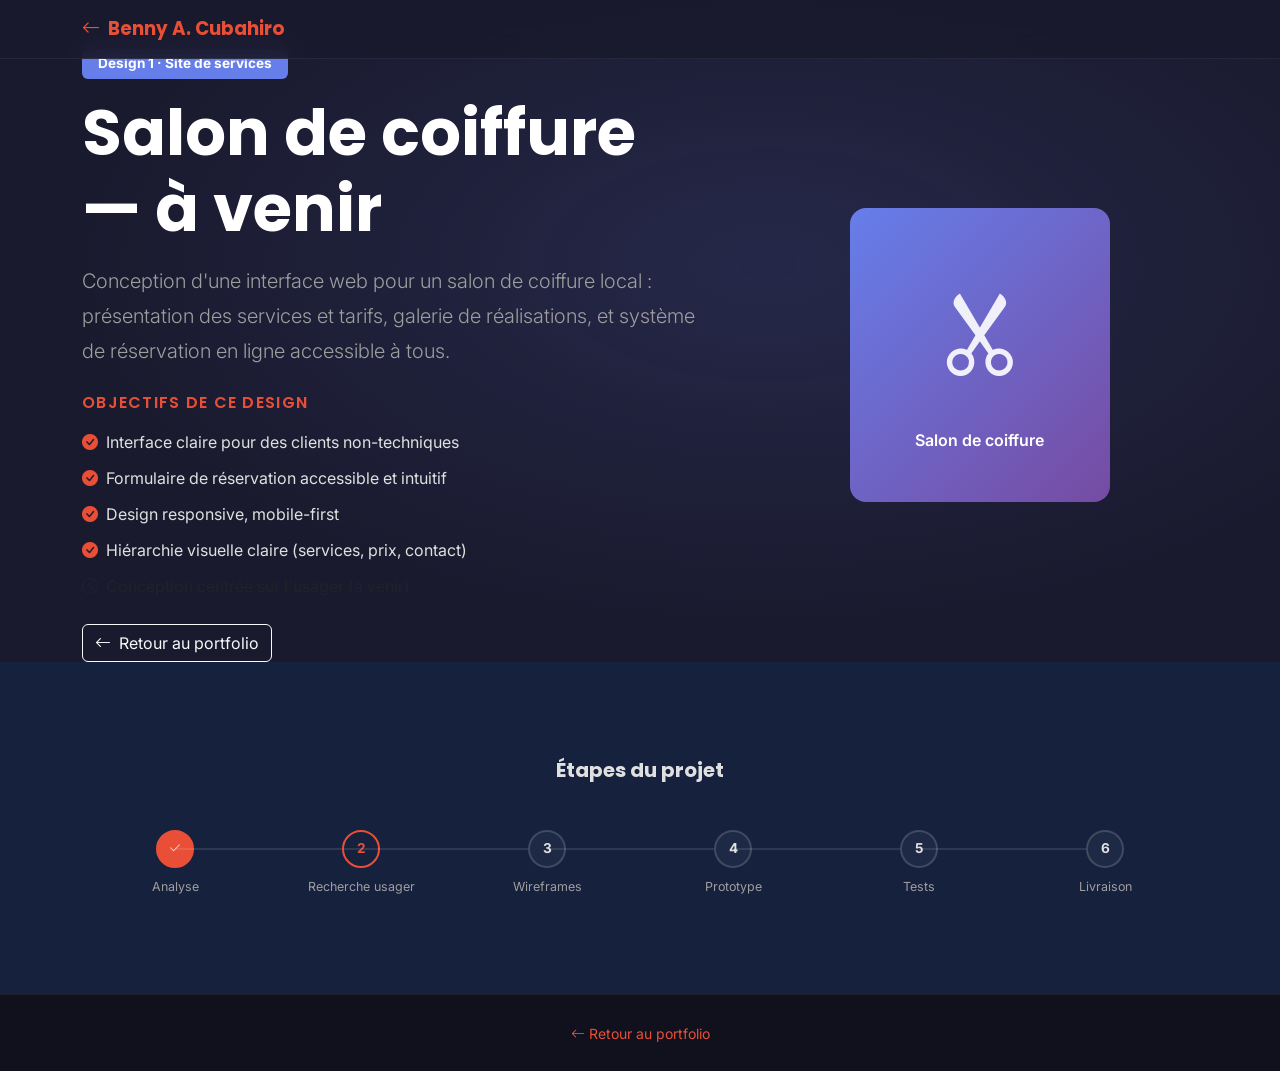
==== pages/projet1.html @ 0629410d "Initial portfolio SEG3525 – Devoir 1 Portfolio page d'accueil de Benny Aubelin Cubahiro. - Section À" ====
<!DOCTYPE html>
<html lang="fr">
<head>
  <meta charset="UTF-8" />
  <meta name="viewport" content="width=device-width, initial-scale=1" />
  <title>Design 1 – Salon de coiffure | Portfolio Benny Aubelin Cubahiro</title>
  <link href="https://cdn.jsdelivr.net/npm/bootstrap@5.3.3/dist/css/bootstrap.min.css" rel="stylesheet" />
  <link rel="stylesheet" href="https://cdn.jsdelivr.net/npm/bootstrap-icons@1.11.3/font/bootstrap-icons.min.css" />
  <link rel="preconnect" href="https://fonts.googleapis.com" />
  <link rel="preconnect" href="https://fonts.gstatic.com" crossorigin />
  <link href="https://fonts.googleapis.com/css2?family=Poppins:wght@400;600;700&family=Inter:wght@300;400;500&display=swap" rel="stylesheet" />
  <link rel="stylesheet" href="../css/style.css" />
  <style>
    .coming-hero {
      min-height: 65vh;
      display: flex;
      align-items: center;
      background: radial-gradient(ellipse at 60% 40%, rgba(102,126,234,.14) 0%, transparent 65%), var(--color-dark);
    }
    .timeline { display: flex; gap: 0; }
    .t-step { flex: 1; text-align: center; position: relative; }
    .t-step::after {
      content: '';
      position: absolute;
      top: 18px; left: 50%;
      width: 100%; height: 2px;
      background: rgba(255,255,255,.1);
    }
    .t-step:last-child::after { display: none; }
    .t-dot {
      width: 38px; height: 38px; border-radius: 50%;
      background: #1e2a45;
      border: 2px solid rgba(255,255,255,.15);
      display: flex; align-items: center; justify-content: center;
      margin: 0 auto .5rem; font-weight: 700; font-size: .85rem;
      transition: all .3s;
    }
    .t-dot.done    { background: #E94F37; border-color: #E94F37; }
    .t-dot.current { background: transparent; border-color: #E94F37; color: #E94F37; }
    .t-label { font-size: .78rem; color: var(--color-text-muted); }
  </style>
</head>
<body>

  <nav class="navbar navbar-expand-lg fixed-top" id="main-nav">
    <div class="container">
      <a class="navbar-brand fw-bold" href="../index.html">
        <i class="bi bi-arrow-left me-2"></i>Benny A. Cubahiro
      </a>
    </div>
  </nav>

  <!-- Héro -->
  <section class="coming-hero pt-5">
    <div class="container">
      <div class="row align-items-center g-5">

        <div class="col-lg-7">
          <span class="badge px-3 py-2 mb-3" style="background:#667eea; font-size:.85rem;">
            Design 1 · Site de services
          </span>
          <h1 class="fw-bold mb-3">Salon de coiffure<br>— à venir</h1>
          <p class="lead mb-4" style="color:var(--color-text-muted);">
            Conception d'une interface web pour un salon de coiffure local :
            présentation des services et tarifs, galerie de réalisations, et
            système de réservation en ligne accessible à tous.
          </p>

          <h2 class="h6 fw-semibold text-primary text-uppercase letter-spacing mb-3">Objectifs de ce design</h2>
          <ul class="list-unstyled mb-4">
            <li class="mb-2"><i class="bi bi-check-circle-fill text-primary me-2"></i>Interface claire pour des clients non-techniques</li>
            <li class="mb-2"><i class="bi bi-check-circle-fill text-primary me-2"></i>Formulaire de réservation accessible et intuitif</li>
            <li class="mb-2"><i class="bi bi-check-circle-fill text-primary me-2"></i>Design responsive, mobile-first</li>
            <li class="mb-2"><i class="bi bi-check-circle-fill text-primary me-2"></i>Hiérarchie visuelle claire (services, prix, contact)</li>
            <li class="mb-2 text-muted"><i class="bi bi-clock me-2"></i>Conception centrée sur l'usager (à venir)</li>
          </ul>

          <a href="../index.html#cases" class="btn btn-outline-light">
            <i class="bi bi-arrow-left me-2"></i>Retour au portfolio
          </a>
        </div>

        <div class="col-lg-5 text-center">
          <div class="d-inline-flex align-items-center justify-content-center rounded-4 p-5"
               style="background:linear-gradient(135deg,#667eea,#764ba2);min-width:260px;min-height:260px;">
            <div>
              <i class="bi bi-scissors" style="font-size:5.5rem;color:rgba(255,255,255,.9);"></i>
              <p class="mt-3 text-white fw-semibold mb-0">Salon de coiffure</p>
            </div>
          </div>
        </div>

      </div>
    </div>
  </section>

  <!-- Timeline -->
  <section class="py-section bg-section-alt">
    <div class="container">
      <h2 class="h5 fw-bold text-center mb-5">Étapes du projet</h2>
      <div class="timeline">
        <div class="t-step"><div class="t-dot done"><i class="bi bi-check2"></i></div><div class="t-label">Analyse</div></div>
        <div class="t-step"><div class="t-dot current">2</div><div class="t-label">Recherche usager</div></div>
        <div class="t-step"><div class="t-dot">3</div><div class="t-label">Wireframes</div></div>
        <div class="t-step"><div class="t-dot">4</div><div class="t-label">Prototype</div></div>
        <div class="t-step"><div class="t-dot">5</div><div class="t-label">Tests</div></div>
        <div class="t-step"><div class="t-dot">6</div><div class="t-label">Livraison</div></div>
      </div>
    </div>
  </section>

  <footer class="py-4">
    <div class="container text-center">
      <a href="../index.html" class="text-primary small">
        <i class="bi bi-arrow-left me-1"></i>Retour au portfolio
      </a>
    </div>
  </footer>

  <script src="https://cdn.jsdelivr.net/npm/bootstrap@5.3.3/dist/js/bootstrap.bundle.min.js"></script>
  <script>
    const nav = document.getElementById('main-nav');
    window.addEventListener('scroll', () => nav.classList.toggle('scrolled', scrollY > 50), { passive: true });
  </script>
</body>
</html>
---- css/style.css ----
/*
  SEG3525 – Devoir 1 · Portfolio de Benny Aubelin Cubahiro
  CSS personnalisé — complète Bootstrap 5
  ─────────────────────────────────────────────────────────────────
  PRINCIPES DE COMMUNICATION VISUELLE APPLIQUÉS :
  ① Échelle      : H1 (4rem) → H2 (2.5rem) → H3 (1.5rem) → body (1rem)
                   stat-number (2.5rem) vs stat-label (0.85rem)
  ② Hiérarchie   : Hero > À propos > Comment je travaille > Projets
                   Dans chaque section : titre > sous-titre > corps > CTA
  ③ Équilibre    : Hero 7/12–5/12 (asymétrique), About 8/12–4/12,
                   Work 3×1/3 (symétrique), Cases 4×1/4 (grille)
  ④ Contraste    : fond #1A1A2E + texte #E0E0E0 + accent #E94F37
                   Ratio de contraste text/fond ≈ 10:1 (WCAG AAA)
*/

/* ════════════════════════════════════════════════════════════════
   1. VARIABLES DE THÈME
════════════════════════════════════════════════════════════════ */
:root {
  /* Palette – 5 couleurs max (principe de communication visuelle) */
  --color-primary:      #E94F37;   /* Rouge-orange : accent, CTA, icônes  */
  --color-primary-dark: #c0392b;   /* Survol primaire                     */
  --color-dark:         #1A1A2E;   /* Fond général – navy profond         */
  --color-dark-alt:     #16213E;   /* Fond sections alternées             */
  --color-card:         #0F3460;   /* Fond des cartes                     */

  /* Texte */
  --color-text:         #E0E0E0;   /* Corps de texte principal            */
  --color-text-muted:   #9E9E9E;   /* Texte secondaire / légendes         */
  --color-heading:      #FFFFFF;   /* Titres h1–h4                        */

  /* Typographie */
  --font-heading: 'Poppins', sans-serif;
  --font-body:    'Inter', sans-serif;
  --font-size-base: 1rem;
  --line-height:    1.75;

  /* Espacements */
  --section-padding: 6rem 0;

  /* Arrondi */
  --border-radius-card: 1rem;
  --border-radius-btn:  0.5rem;

  /* Ombres */
  --shadow-card:  0 8px 32px rgba(0, 0, 0, 0.35);
  --shadow-hover: 0 16px 48px rgba(233, 79, 55, 0.22);

  /* Transition globale */
  --transition: all 0.3s ease;
}


/* ════════════════════════════════════════════════════════════════
   2. RESET & BASE
════════════════════════════════════════════════════════════════ */
*, *::before, *::after {
  box-sizing: border-box;
  margin: 0;
  padding: 0;
}

html {
  scroll-behavior: smooth;
  font-size: var(--font-size-base);
}

body {
  font-family: var(--font-body);
  background-color: var(--color-dark);
  color: var(--color-text);
  line-height: var(--line-height);
  overflow-x: hidden;
}

/* Surcharge Bootstrap – couleur primaire */
.text-primary          { color: var(--color-primary) !important; }
.bg-primary            { background-color: var(--color-primary) !important; }
.btn-primary           { background-color: var(--color-primary); border-color: var(--color-primary); }
.btn-primary:hover     { background-color: var(--color-primary-dark); border-color: var(--color-primary-dark); }
.btn-outline-primary   { color: var(--color-primary); border-color: var(--color-primary); }
.btn-outline-primary:hover { background-color: var(--color-primary); color: #fff; }


/* ════════════════════════════════════════════════════════════════
   3. TYPOGRAPHIE — Hiérarchie visuelle claire
   Principe : chaque niveau est perceptiblement plus petit
════════════════════════════════════════════════════════════════ */
h1, h2, h3, h4, h5, h6 {
  font-family: var(--font-heading);
  color: var(--color-heading);
  line-height: 1.2;
}

/* Échelle typographique : clamp() = responsive sans media-query */
h1 { font-size: clamp(2.2rem, 6vw, 4rem); }
h2 { font-size: clamp(1.75rem, 3.5vw, 2.5rem); }
h3 { font-size: 1.5rem; }

p { color: var(--color-text); margin-bottom: 0; }

a {
  color: var(--color-primary);
  text-decoration: none;
  transition: var(--transition);
}
a:hover { color: var(--color-primary-dark); }

.letter-spacing { letter-spacing: 0.08em; }

.hero-subtitle {
  font-family: var(--font-heading);
  font-size: clamp(1.1rem, 2vw, 1.35rem);
  color: var(--color-text-muted);
}


/* ════════════════════════════════════════════════════════════════
   4. NAVIGATION
════════════════════════════════════════════════════════════════ */
#main-nav {
  background: rgba(26, 26, 46, 0.9);
  backdrop-filter: blur(12px);
  -webkit-backdrop-filter: blur(12px);
  border-bottom: 1px solid rgba(255, 255, 255, 0.06);
  transition: var(--transition);
}

#main-nav.scrolled {
  background: rgba(26, 26, 46, 1);
  box-shadow: 0 4px 20px rgba(0, 0, 0, 0.4);
}

.navbar-brand {
  color: var(--color-primary) !important;
  font-family: var(--font-heading);
  font-weight: 700;
  font-size: 1.15rem;
}

.nav-link {
  color: var(--color-text) !important;
  font-weight: 500;
  padding: 0.5rem 0.75rem !important;
  transition: var(--transition);
}
.nav-link:hover, .nav-link.active { color: var(--color-primary) !important; }

.navbar-toggler       { border-color: rgba(255,255,255,0.2); }
.navbar-toggler-icon  { filter: invert(1) brightness(0.8); }


/* ════════════════════════════════════════════════════════════════
   5. HÉROS
   Équilibre asymétrique : texte 7/12, photo 5/12
════════════════════════════════════════════════════════════════ */
#hero {
  padding-top: 100px;
  min-height: 100vh;
  background:
    radial-gradient(ellipse at 70% 40%, rgba(233, 79, 55, 0.1) 0%, transparent 55%),
    radial-gradient(ellipse at 10% 80%, rgba(15, 52, 96, 0.4) 0%, transparent 50%),
    var(--color-dark);
}

/* Photo de profil circulaire avec bordure accent */
.hero-photo-wrapper {
  width: 280px;
  height: 280px;
  border-radius: 50%;
  padding: 4px;
  background: linear-gradient(135deg, var(--color-primary), #764ba2);
  box-shadow: 0 0 40px rgba(233, 79, 55, 0.3);
}

.hero-photo {
  width: 100%;
  height: 100%;
  border-radius: 50%;
  object-fit: cover;
  object-position: center top;
  border: 3px solid var(--color-dark);
}


/* ════════════════════════════════════════════════════════════════
   6. SECTIONS – rythme et alternance
════════════════════════════════════════════════════════════════ */
.py-section { padding: var(--section-padding); }

.bg-section-alt { background-color: var(--color-dark-alt); }

.section-title {
  font-family: var(--font-heading);
  font-weight: 700;
}

/* Ligne décorative rouge sous les titres de section */
.section-divider {
  width: 60px;
  height: 4px;
  background: var(--color-primary);
  border-radius: 2px;
  margin-top: 0.75rem;
}


/* ════════════════════════════════════════════════════════════════
   7. BADGES DE COMPÉTENCES
════════════════════════════════════════════════════════════════ */
.skill-badge {
  display: inline-block;
  padding: 0.3rem 0.75rem;
  border-radius: 2rem;
  font-size: 0.8rem;
  font-weight: 500;
  background: rgba(233, 79, 55, 0.12);
  color: var(--color-primary);
  border: 1px solid rgba(233, 79, 55, 0.25);
  transition: var(--transition);
}
.skill-badge:hover {
  background: rgba(233, 79, 55, 0.22);
}


/* ════════════════════════════════════════════════════════════════
   8. STATISTIQUES (section À propos)
════════════════════════════════════════════════════════════════ */
.stat-card {
  background: var(--color-card);
  border-radius: var(--border-radius-card);
  border: 1px solid rgba(255, 255, 255, 0.06);
}

/* Échelle : grand nombre vs petite étiquette */
.stat-number {
  font-family: var(--font-heading);
  font-size: 2.5rem;
  font-weight: 700;
  color: var(--color-primary);
  line-height: 1;
  margin-bottom: 0.4rem;
}

.stat-label {
  font-size: 0.82rem;
  color: var(--color-text-muted);
  text-transform: uppercase;
  letter-spacing: 0.06em;
}


/* ════════════════════════════════════════════════════════════════
   9. CARTES "COMMENT JE TRAVAILLE"
════════════════════════════════════════════════════════════════ */
.feature-card {
  background: var(--color-card);
  border: 1px solid rgba(255, 255, 255, 0.06);
  border-radius: var(--border-radius-card);
  transition: var(--transition);
}

.feature-card:hover {
  transform: translateY(-6px);
  box-shadow: var(--shadow-hover);
  border-color: rgba(233, 79, 55, 0.3);
}

.feature-icon { color: var(--color-primary); }


/* ════════════════════════════════════════════════════════════════
   10. CARTES DES PROJETS (études de cas)
════════════════════════════════════════════════════════════════ */
.case-card {
  background: var(--color-card);
  border: 1px solid rgba(255, 255, 255, 0.06);
  border-radius: var(--border-radius-card);
  overflow: hidden;
  transition: var(--transition);
  box-shadow: var(--shadow-card);
  display: flex;
  flex-direction: column;
}

.case-card:hover {
  transform: translateY(-8px);
  box-shadow: var(--shadow-hover);
  border-color: rgba(233, 79, 55, 0.35);
}

.card-img-wrapper { overflow: hidden; }

.card-placeholder {
  height: 180px;
  width: 100%;
  transition: transform 0.4s ease;
}

.case-card:hover .card-placeholder { transform: scale(1.06); }

/* Dégradés pour les 4 projets */
.bg-gradient-1 { background: linear-gradient(135deg, #667eea 0%, #764ba2 100%); }
.bg-gradient-2 { background: linear-gradient(135deg, #11998e 0%, #38ef7d 100%); }
.bg-gradient-3 { background: linear-gradient(135deg, #f093fb 0%, #f5576c 100%); }
.bg-gradient-4 { background: linear-gradient(135deg, #4facfe 0%, #00f2fe 100%); }

.card-title  { color: var(--color-heading); }
.card-text   { color: var(--color-text-muted); }
.card-body   { flex: 1; }
.card-footer-custom { margin-top: auto; }


/* ════════════════════════════════════════════════════════════════
   11. LIENS SOCIAUX
════════════════════════════════════════════════════════════════ */
.social-link {
  color: var(--color-text-muted);
  transition: var(--transition);
}
.social-link:hover {
  color: var(--color-primary);
  transform: translateY(-3px);
}
.social-link .small { color: var(--color-text-muted); }
.social-link:hover .small { color: var(--color-primary); }


/* ════════════════════════════════════════════════════════════════
   12. FOOTER
════════════════════════════════════════════════════════════════ */
footer {
  background: rgba(0, 0, 0, 0.35);
  border-top: 1px solid rgba(255, 255, 255, 0.06);
}


/* ════════════════════════════════════════════════════════════════
   13. ANIMATIONS D'APPARITION (IntersectionObserver dans main.js)
════════════════════════════════════════════════════════════════ */
.animate-on-scroll {
  opacity: 0;
  transform: translateY(28px);
  transition: opacity 0.65s ease, transform 0.65s ease;
}
.animate-on-scroll.visible {
  opacity: 1;
  transform: translateY(0);
}


/* ════════════════════════════════════════════════════════════════
   14. UTILITAIRES
════════════════════════════════════════════════════════════════ */
/* Scrollbar personnalisée */
::-webkit-scrollbar       { width: 7px; }
::-webkit-scrollbar-track { background: var(--color-dark); }
::-webkit-scrollbar-thumb { background: var(--color-primary); border-radius: 4px; }

/* Sélection de texte */
::selection { background: var(--color-primary); color: #fff; }


/* ════════════════════════════════════════════════════════════════
   15. RESPONSIVE (Bootstrap gère la grille — ajustements fins ici)
════════════════════════════════════════════════════════════════ */
@media (max-width: 768px) {
  :root { --section-padding: 4rem 0; }

  #hero {
    padding-top: 90px;
    text-align: center;
  }
  #hero .lead { margin: 0 auto 1.5rem; }
  #hero .d-flex { justify-content: center; }

  .hero-photo-wrapper {
    width: 200px;
    height: 200px;
  }
}
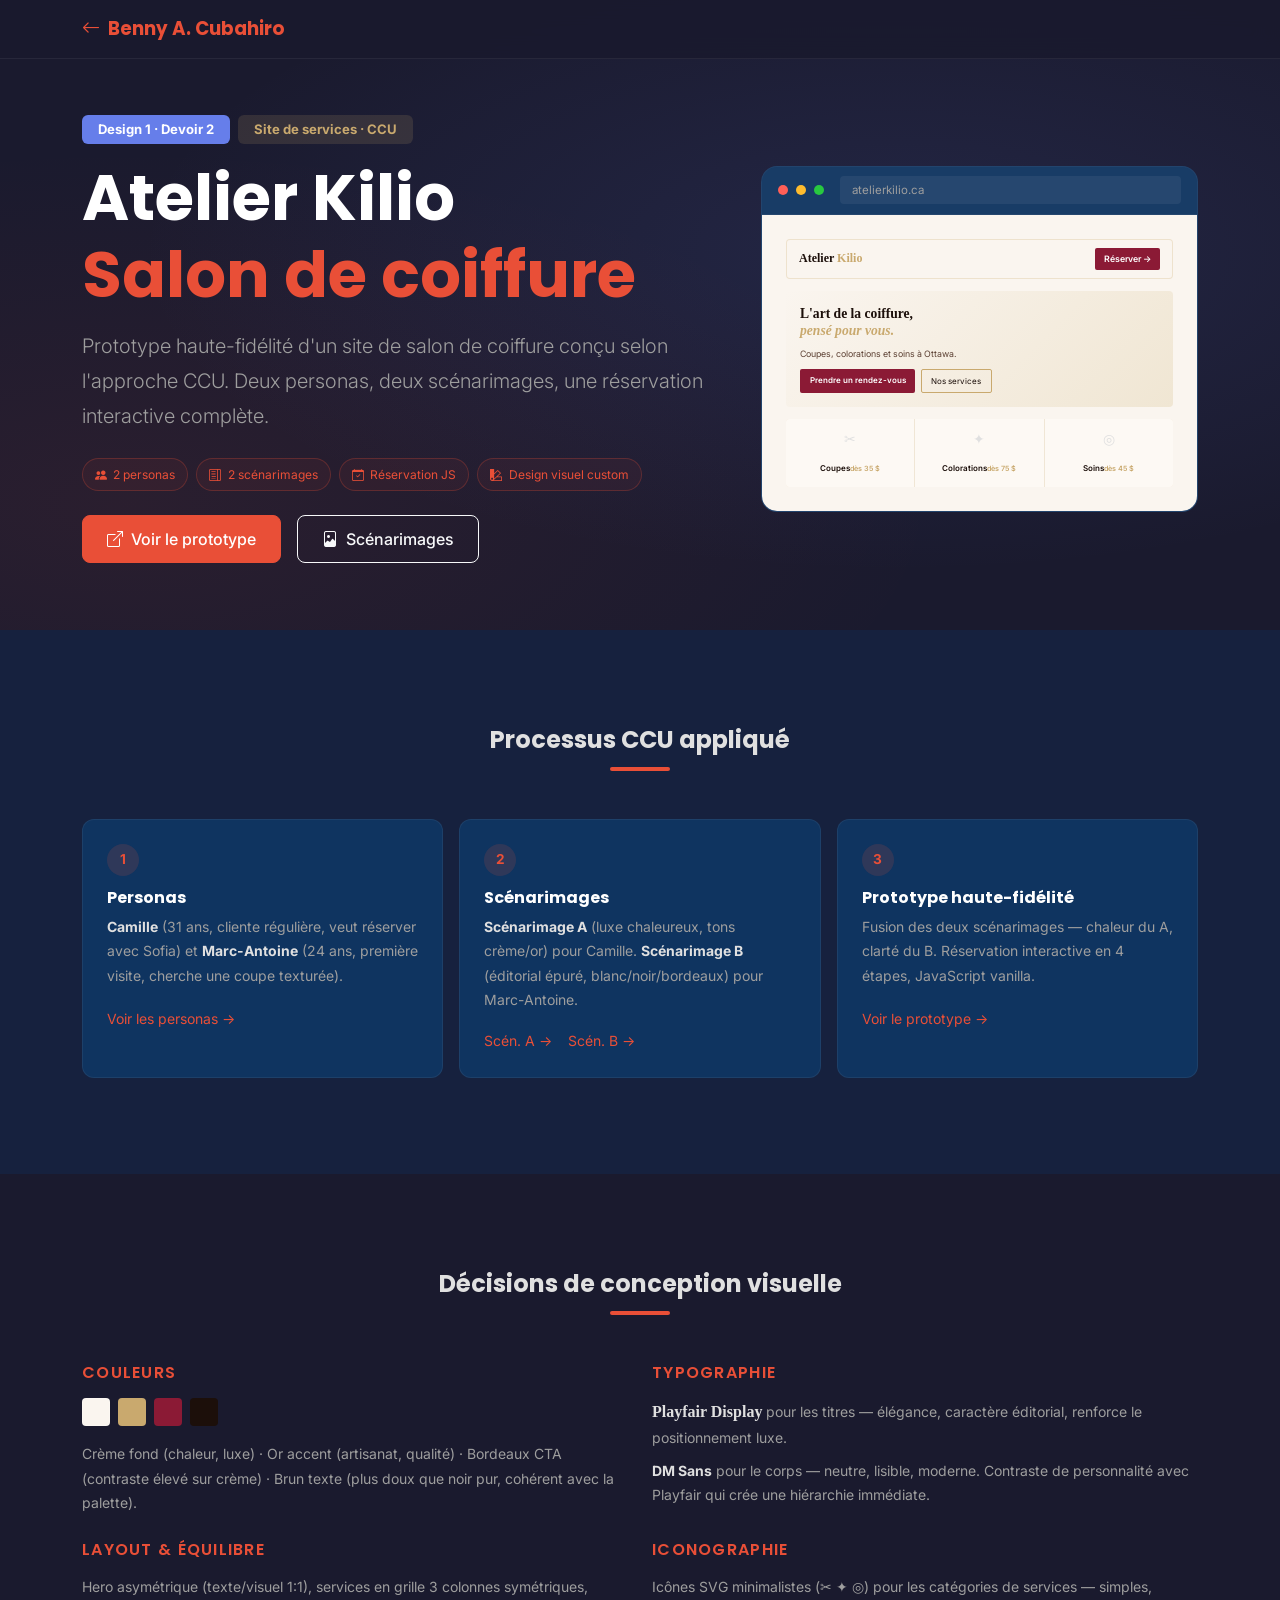
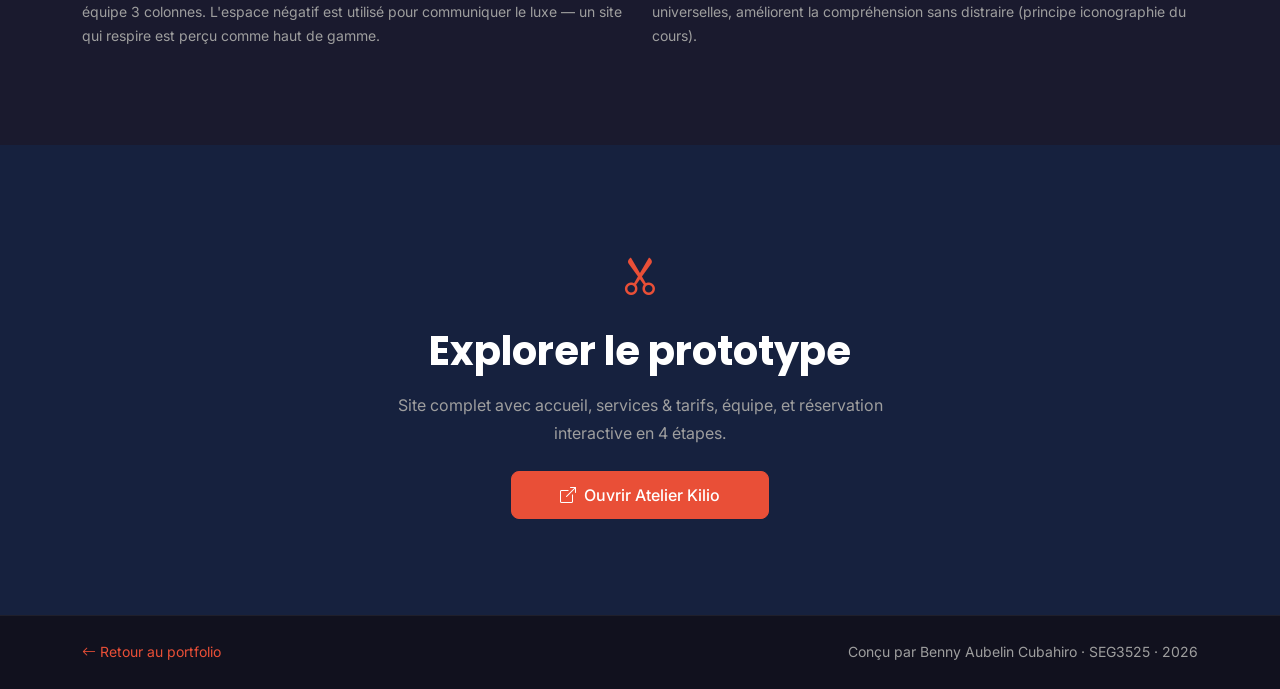
==== commit 8b8895e6: "Corriger les liens vers les prototypes en ligne" ====
--- a/pages/projet1.html
+++ b/pages/projet1.html
@@ -3,7 +3,7 @@
 <head>
   <meta charset="UTF-8" />
   <meta name="viewport" content="width=device-width, initial-scale=1" />
-  <title>Design 1 – Salon de coiffure | Portfolio Benny Aubelin Cubahiro</title>
+  <title>Atelier Kilio – Salon de coiffure | Portfolio Benny Aubelin Cubahiro</title>
   <link href="https://cdn.jsdelivr.net/npm/bootstrap@5.3.3/dist/css/bootstrap.min.css" rel="stylesheet" />
   <link rel="stylesheet" href="https://cdn.jsdelivr.net/npm/bootstrap-icons@1.11.3/font/bootstrap-icons.min.css" />
   <link rel="preconnect" href="https://fonts.googleapis.com" />
@@ -11,33 +11,85 @@
   <link href="https://fonts.googleapis.com/css2?family=Poppins:wght@400;600;700&family=Inter:wght@300;400;500&display=swap" rel="stylesheet" />
   <link rel="stylesheet" href="../css/style.css" />
   <style>
-    .coming-hero {
-      min-height: 65vh;
+    .project-hero {
+      min-height: 70vh;
       display: flex;
       align-items: center;
-      background: radial-gradient(ellipse at 60% 40%, rgba(102,126,234,.14) 0%, transparent 65%), var(--color-dark);
-    }
-    .timeline { display: flex; gap: 0; }
-    .t-step { flex: 1; text-align: center; position: relative; }
-    .t-step::after {
-      content: '';
-      position: absolute;
-      top: 18px; left: 50%;
-      width: 100%; height: 2px;
-      background: rgba(255,255,255,.1);
-    }
-    .t-step:last-child::after { display: none; }
-    .t-dot {
-      width: 38px; height: 38px; border-radius: 50%;
-      background: #1e2a45;
-      border: 2px solid rgba(255,255,255,.15);
+      background:
+        radial-gradient(ellipse at 70% 40%, rgba(102,126,234,.12) 0%, transparent 60%),
+        radial-gradient(ellipse at 10% 80%, rgba(233,79,55,.08) 0%, transparent 50%),
+        var(--color-dark);
+    }
+    .process-step {
+      background: var(--color-card);
+      border: 1px solid rgba(255,255,255,.06);
+      border-radius: 0.75rem;
+      padding: 1.5rem;
+      transition: all .3s;
+    }
+    .process-step:hover { border-color: rgba(233,79,55,.3); transform: translateY(-3px); }
+    .step-num {
+      width: 2rem; height: 2rem; border-radius: 50%;
+      background: rgba(233,79,55,.15); color: var(--color-primary);
       display: flex; align-items: center; justify-content: center;
-      margin: 0 auto .5rem; font-weight: 700; font-size: .85rem;
-      transition: all .3s;
-    }
-    .t-dot.done    { background: #E94F37; border-color: #E94F37; }
-    .t-dot.current { background: transparent; border-color: #E94F37; color: #E94F37; }
-    .t-label { font-size: .78rem; color: var(--color-text-muted); }
+      font-weight: 700; font-size: .85rem; margin-bottom: .75rem;
+    }
+
+    /* Preview frame */
+    .site-preview {
+      background: var(--color-card);
+      border: 1px solid rgba(255,255,255,.08);
+      border-radius: 1rem;
+      overflow: hidden;
+    }
+    .browser-bar {
+      background: rgba(255,255,255,.04);
+      border-bottom: 1px solid rgba(255,255,255,.06);
+      padding: .6rem 1rem;
+      display: flex; align-items: center; gap: .5rem;
+    }
+    .browser-dot { width: 10px; height: 10px; border-radius: 50%; }
+    .browser-url {
+      flex: 1; background: rgba(255,255,255,.06); border-radius: 4px;
+      padding: .25rem .75rem; font-size: .72rem; color: var(--color-text-muted);
+      margin-left: .5rem;
+    }
+    .preview-content {
+      background: #FAF5EF;
+      padding: 1.5rem;
+      min-height: 240px;
+      display: flex; flex-direction: column; gap: .75rem;
+    }
+    .preview-nav {
+      display: flex; justify-content: space-between; align-items: center;
+      padding: .5rem .75rem;
+      background: rgba(250,245,239,.9);
+      border-radius: 4px;
+      border: 1px solid rgba(201,169,110,.25);
+    }
+    .preview-logo  { font-size: .75rem; font-weight: 700; color: #1C0F0A; font-family: Georgia, serif; }
+    .preview-logo span { color: #C9A96E; }
+    .preview-cta   { background: #8B1A35; color: white; font-size: .55rem; padding: .2rem .55rem; border-radius: 2px; font-weight: 600; }
+    .preview-hero  { background: linear-gradient(135deg, #FAF5EF, #F0E6D3); border-radius: 4px; padding: .875rem; }
+    .preview-h1    { font-size: .85rem; font-weight: 700; color: #1C0F0A; font-family: Georgia, serif; line-height: 1.3; margin-bottom: .35rem; }
+    .preview-h1 em { color: #C9A96E; font-style: italic; }
+    .preview-sub   { font-size: .55rem; color: #5C4033; margin-bottom: .5rem; }
+    .preview-btns  { display: flex; gap: .35rem; }
+    .preview-btn-p { background: #8B1A35; color: white; padding: .25rem .6rem; font-size: .5rem; border-radius: 2px; font-weight: 600; }
+    .preview-btn-o { border: 1px solid #C9A96E; color: #1C0F0A; padding: .25rem .6rem; font-size: .5rem; border-radius: 2px; }
+    .preview-svcs  { display: grid; grid-template-columns: repeat(3,1fr); gap: 1px; background: rgba(201,169,110,.2); border-radius: 3px; overflow: hidden; }
+    .preview-svc   { background: #FDF9F4; padding: .5rem .4rem; text-align: center; }
+    .preview-svc-icon { font-size: .875rem; display: block; }
+    .preview-svc-n    { font-size: .5rem; font-weight: 600; color: #1C0F0A; }
+    .preview-svc-p    { font-size: .45rem; color: #C9A96E; font-weight: 600; }
+
+    /* Design decisions */
+    .decision-badge {
+      display: inline-flex; align-items: center; gap: .4rem;
+      padding: .3rem .75rem; border-radius: 20px; font-size: .75rem;
+      border: 1px solid rgba(233,79,55,.25); color: var(--color-primary);
+      background: rgba(233,79,55,.06);
+    }
   </style>
 </head>
 <body>
@@ -50,43 +102,80 @@
     </div>
   </nav>
 
-  <!-- Héro -->
-  <section class="coming-hero pt-5">
+
+  <!-- ══ HÉRO ═════════════════════════════════════════════ -->
+  <section class="project-hero pt-5">
     <div class="container">
       <div class="row align-items-center g-5">
 
         <div class="col-lg-7">
-          <span class="badge px-3 py-2 mb-3" style="background:#667eea; font-size:.85rem;">
-            Design 1 · Site de services
-          </span>
-          <h1 class="fw-bold mb-3">Salon de coiffure<br>— à venir</h1>
+          <div class="d-flex flex-wrap gap-2 mb-3">
+            <span class="badge px-3 py-2" style="background:#667eea; font-size:.82rem;">
+              Design 1 · Devoir 2
+            </span>
+            <span class="badge px-3 py-2" style="background:rgba(201,169,110,.15); color:#C9A96E; font-size:.82rem;">
+              Site de services · CCU
+            </span>
+          </div>
+
+          <h1 class="fw-bold mb-3">
+            Atelier Kilio<br>
+            <span class="text-primary">Salon de coiffure</span>
+          </h1>
+
           <p class="lead mb-4" style="color:var(--color-text-muted);">
-            Conception d'une interface web pour un salon de coiffure local :
-            présentation des services et tarifs, galerie de réalisations, et
-            système de réservation en ligne accessible à tous.
-          </p>
-
-          <h2 class="h6 fw-semibold text-primary text-uppercase letter-spacing mb-3">Objectifs de ce design</h2>
-          <ul class="list-unstyled mb-4">
-            <li class="mb-2"><i class="bi bi-check-circle-fill text-primary me-2"></i>Interface claire pour des clients non-techniques</li>
-            <li class="mb-2"><i class="bi bi-check-circle-fill text-primary me-2"></i>Formulaire de réservation accessible et intuitif</li>
-            <li class="mb-2"><i class="bi bi-check-circle-fill text-primary me-2"></i>Design responsive, mobile-first</li>
-            <li class="mb-2"><i class="bi bi-check-circle-fill text-primary me-2"></i>Hiérarchie visuelle claire (services, prix, contact)</li>
-            <li class="mb-2 text-muted"><i class="bi bi-clock me-2"></i>Conception centrée sur l'usager (à venir)</li>
-          </ul>
-
-          <a href="../index.html#cases" class="btn btn-outline-light">
-            <i class="bi bi-arrow-left me-2"></i>Retour au portfolio
-          </a>
-        </div>
-
-        <div class="col-lg-5 text-center">
-          <div class="d-inline-flex align-items-center justify-content-center rounded-4 p-5"
-               style="background:linear-gradient(135deg,#667eea,#764ba2);min-width:260px;min-height:260px;">
-            <div>
-              <i class="bi bi-scissors" style="font-size:5.5rem;color:rgba(255,255,255,.9);"></i>
-              <p class="mt-3 text-white fw-semibold mb-0">Salon de coiffure</p>
+            Prototype haute-fidélité d'un site de salon de coiffure conçu selon
+            l'approche CCU. Deux personas, deux scénarimages, une réservation
+            interactive complète.
+          </p>
+
+          <div class="d-flex flex-wrap gap-2 mb-4">
+            <span class="decision-badge"><i class="bi bi-people-fill"></i>2 personas</span>
+            <span class="decision-badge"><i class="bi bi-layout-text-sidebar"></i>2 scénarimages</span>
+            <span class="decision-badge"><i class="bi bi-calendar-check"></i>Réservation JS</span>
+            <span class="decision-badge"><i class="bi bi-palette2"></i>Design visuel custom</span>
+          </div>
+
+          <div class="d-flex flex-wrap gap-3">
+            <a href="https://atelier-kilio.netlify.app/"
+               class="btn btn-primary btn-lg px-4" target="_blank" rel="noopener">
+              <i class="bi bi-box-arrow-up-right me-2"></i>Voir le prototype
+            </a>
+            <a href="../../Devoir 2/storyboards/scenarimage-a.html"
+               class="btn btn-outline-light btn-lg px-4" target="_blank" rel="noopener">
+              <i class="bi bi-file-image me-2"></i>Scénarimages
+            </a>
+          </div>
+        </div>
+
+        <!-- Aperçu du site -->
+        <div class="col-lg-5">
+          <div class="site-preview">
+            <div class="browser-bar">
+              <div class="browser-dot" style="background:#ff5f57;"></div>
+              <div class="browser-dot" style="background:#febc2e;"></div>
+              <div class="browser-dot" style="background:#28c840;"></div>
+              <div class="browser-url">atelierkilio.ca</div>
             </div>
+            <div class="preview-content">
+              <div class="preview-nav">
+                <div class="preview-logo">Atelier <span>Kilio</span></div>
+                <div class="preview-cta">Réserver →</div>
+              </div>
+              <div class="preview-hero">
+                <div class="preview-h1">L'art de la coiffure,<br><em>pensé pour vous.</em></div>
+                <p class="preview-sub">Coupes, colorations et soins à Ottawa.</p>
+                <div class="preview-btns">
+                  <div class="preview-btn-p">Prendre un rendez-vous</div>
+                  <div class="preview-btn-o">Nos services</div>
+                </div>
+              </div>
+              <div class="preview-svcs">
+                <div class="preview-svc"><span class="preview-svc-icon">✂</span><span class="preview-svc-n">Coupes</span><span class="preview-svc-p">dès 35 $</span></div>
+                <div class="preview-svc"><span class="preview-svc-icon">✦</span><span class="preview-svc-n">Colorations</span><span class="preview-svc-p">dès 75 $</span></div>
+                <div class="preview-svc"><span class="preview-svc-icon">◎</span><span class="preview-svc-n">Soins</span><span class="preview-svc-p">dès 45 $</span></div>
+              </div>
+            </div>
           </div>
         </div>
 
@@ -94,26 +183,133 @@
     </div>
   </section>
 
-  <!-- Timeline -->
+
+  <!-- ══ PROCESSUS CCU ════════════════════════════════════ -->
   <section class="py-section bg-section-alt">
     <div class="container">
-      <h2 class="h5 fw-bold text-center mb-5">Étapes du projet</h2>
-      <div class="timeline">
-        <div class="t-step"><div class="t-dot done"><i class="bi bi-check2"></i></div><div class="t-label">Analyse</div></div>
-        <div class="t-step"><div class="t-dot current">2</div><div class="t-label">Recherche usager</div></div>
-        <div class="t-step"><div class="t-dot">3</div><div class="t-label">Wireframes</div></div>
-        <div class="t-step"><div class="t-dot">4</div><div class="t-label">Prototype</div></div>
-        <div class="t-step"><div class="t-dot">5</div><div class="t-label">Tests</div></div>
-        <div class="t-step"><div class="t-dot">6</div><div class="t-label">Livraison</div></div>
+      <h2 class="h4 fw-bold text-center mb-2">Processus CCU appliqué</h2>
+      <div class="section-divider mx-auto mb-5"></div>
+
+      <div class="row g-3">
+        <div class="col-md-4">
+          <div class="process-step h-100">
+            <div class="step-num">1</div>
+            <h3 class="h6 fw-bold text-white mb-2">Personas</h3>
+            <p class="small mb-3" style="color:var(--color-text-muted);">
+              <strong style="color:var(--color-text);">Camille</strong> (31 ans, cliente régulière, veut réserver avec Sofia) et
+              <strong style="color:var(--color-text);">Marc-Antoine</strong> (24 ans, première visite, cherche une coupe texturée).
+            </p>
+            <a href="../../Devoir 2/storyboards/scenarimage-a.html" target="_blank" rel="noopener"
+               class="small text-primary text-decoration-none">
+              Voir les personas →
+            </a>
+          </div>
+        </div>
+        <div class="col-md-4">
+          <div class="process-step h-100">
+            <div class="step-num">2</div>
+            <h3 class="h6 fw-bold text-white mb-2">Scénarimages</h3>
+            <p class="small mb-3" style="color:var(--color-text-muted);">
+              <strong style="color:var(--color-text);">Scénarimage A</strong> (luxe chaleureux, tons crème/or) pour Camille.
+              <strong style="color:var(--color-text);">Scénarimage B</strong> (éditorial épuré, blanc/noir/bordeaux) pour Marc-Antoine.
+            </p>
+            <div class="d-flex gap-3">
+              <a href="../../Devoir 2/storyboards/scenarimage-a.html" target="_blank" rel="noopener"
+                 class="small text-primary text-decoration-none">Scén. A →</a>
+              <a href="../../Devoir 2/storyboards/scenarimage-b.html" target="_blank" rel="noopener"
+                 class="small text-primary text-decoration-none">Scén. B →</a>
+            </div>
+          </div>
+        </div>
+        <div class="col-md-4">
+          <div class="process-step h-100">
+            <div class="step-num">3</div>
+            <h3 class="h6 fw-bold text-white mb-2">Prototype haute-fidélité</h3>
+            <p class="small mb-3" style="color:var(--color-text-muted);">
+              Fusion des deux scénarimages — chaleur du A, clarté du B. Réservation interactive en 4 étapes, JavaScript vanilla.
+            </p>
+            <a href="../../Devoir 2/atelier-kilio/index.html" target="_blank" rel="noopener"
+               class="small text-primary text-decoration-none">
+              Voir le prototype →
+            </a>
+          </div>
+        </div>
       </div>
     </div>
   </section>
 
+
+  <!-- ══ DÉCISIONS VISUELLES ══════════════════════════════ -->
+  <section class="py-section">
+    <div class="container">
+      <h2 class="h4 fw-bold text-center mb-2">Décisions de conception visuelle</h2>
+      <div class="section-divider mx-auto mb-5"></div>
+
+      <div class="row g-4">
+        <div class="col-md-6">
+          <h3 class="h6 fw-semibold text-primary text-uppercase letter-spacing mb-3">Couleurs</h3>
+          <div class="d-flex gap-3 align-items-center mb-3">
+            <div class="d-flex gap-2">
+              <div style="width:28px;height:28px;border-radius:4px;background:#FAF5EF;border:1px solid rgba(255,255,255,.15);" title="#FAF5EF"></div>
+              <div style="width:28px;height:28px;border-radius:4px;background:#C9A96E;" title="#C9A96E"></div>
+              <div style="width:28px;height:28px;border-radius:4px;background:#8B1A35;" title="#8B1A35"></div>
+              <div style="width:28px;height:28px;border-radius:4px;background:#1C0F0A;" title="#1C0F0A"></div>
+            </div>
+          </div>
+          <p class="small" style="color:var(--color-text-muted);">
+            Crème fond (chaleur, luxe) · Or accent (artisanat, qualité) · Bordeaux CTA (contraste élevé sur crème) · Brun texte (plus doux que noir pur, cohérent avec la palette).
+          </p>
+        </div>
+        <div class="col-md-6">
+          <h3 class="h6 fw-semibold text-primary text-uppercase letter-spacing mb-3">Typographie</h3>
+          <p class="small mb-2" style="color:var(--color-text-muted);">
+            <strong style="color:var(--color-text);font-family:Georgia,serif;font-size:1rem;">Playfair Display</strong> pour les titres — élégance, caractère éditorial, renforce le positionnement luxe.
+          </p>
+          <p class="small" style="color:var(--color-text-muted);">
+            <strong style="color:var(--color-text);">DM Sans</strong> pour le corps — neutre, lisible, moderne. Contraste de personnalité avec Playfair qui crée une hiérarchie immédiate.
+          </p>
+        </div>
+        <div class="col-md-6">
+          <h3 class="h6 fw-semibold text-primary text-uppercase letter-spacing mb-3">Layout &amp; Équilibre</h3>
+          <p class="small" style="color:var(--color-text-muted);">
+            Hero asymétrique (texte/visuel 1:1), services en grille 3 colonnes symétriques, équipe 3 colonnes. L'espace négatif est utilisé pour communiquer le luxe — un site qui respire est perçu comme haut de gamme.
+          </p>
+        </div>
+        <div class="col-md-6">
+          <h3 class="h6 fw-semibold text-primary text-uppercase letter-spacing mb-3">Iconographie</h3>
+          <p class="small" style="color:var(--color-text-muted);">
+            Icônes SVG minimalistes (✂ ✦ ◎) pour les catégories de services — simples, universelles, améliorent la compréhension sans distraire (principe iconographie du cours).
+          </p>
+        </div>
+      </div>
+    </div>
+  </section>
+
+
+  <!-- ══ LIEN PROTOTYPE ═══════════════════════════════════ -->
+  <section class="py-section bg-section-alt text-center">
+    <div class="container" style="max-width:560px;">
+      <i class="bi bi-scissors fs-1 text-primary d-block mb-3"></i>
+      <h2 class="fw-bold mb-3">Explorer le prototype</h2>
+      <p class="mb-4" style="color:var(--color-text-muted);">
+        Site complet avec accueil, services &amp; tarifs, équipe, et réservation interactive en 4 étapes.
+      </p>
+      <a href="../../Devoir 2/atelier-kilio/index.html"
+         class="btn btn-primary btn-lg px-5" target="_blank" rel="noopener">
+        <i class="bi bi-box-arrow-up-right me-2"></i>Ouvrir Atelier Kilio
+      </a>
+    </div>
+  </section>
+
+
   <footer class="py-4">
-    <div class="container text-center">
+    <div class="container d-flex justify-content-between align-items-center flex-wrap gap-2">
       <a href="../index.html" class="text-primary small">
         <i class="bi bi-arrow-left me-1"></i>Retour au portfolio
       </a>
+      <span class="small" style="color:var(--color-text-muted);">
+        Conçu par Benny Aubelin Cubahiro · SEG3525 · 2026
+      </span>
     </div>
   </footer>
 
@@ -121,6 +317,13 @@
   <script>
     const nav = document.getElementById('main-nav');
     window.addEventListener('scroll', () => nav.classList.toggle('scrolled', scrollY > 50), { passive: true });
+
+    // Animate on scroll
+    const reveals = document.querySelectorAll('.process-step');
+    const obs = new IntersectionObserver(entries => {
+      entries.forEach(e => { if (e.isIntersecting) { e.target.style.opacity='1'; e.target.style.transform='translateY(0)'; } });
+    }, { threshold: 0.1 });
+    reveals.forEach(el => { el.style.opacity='0'; el.style.transform='translateY(20px)'; el.style.transition='all .5s ease'; obs.observe(el); });
   </script>
 </body>
 </html>
--- a/css/style.css
+++ b/css/style.css
@@ -4,8 +4,8 @@
   ─────────────────────────────────────────────────────────────────
   PRINCIPES DE COMMUNICATION VISUELLE APPLIQUÉS :
   ① Échelle      : H1 (4rem) → H2 (2.5rem) → H3 (1.5rem) → body (1rem)
-                   stat-number (2.5rem) vs stat-label (0.85rem)
-  ② Hiérarchie   : Hero > À propos > Comment je travaille > Projets
+                   stat-number (2.5rem) vs stat-label (0.82rem)
+  ② Hiérarchie   : Hero > À propos > Philosophie > Projets > CTA
                    Dans chaque section : titre > sous-titre > corps > CTA
   ③ Équilibre    : Hero 7/12–5/12 (asymétrique), About 8/12–4/12,
                    Work 3×1/3 (symétrique), Cases 4×1/4 (grille)
@@ -108,12 +108,6 @@
 
 .letter-spacing { letter-spacing: 0.08em; }
 
-.hero-subtitle {
-  font-family: var(--font-heading);
-  font-size: clamp(1.1rem, 2vw, 1.35rem);
-  color: var(--color-text-muted);
-}
-
 
 /* ════════════════════════════════════════════════════════════════
    4. NAVIGATION
@@ -151,16 +145,102 @@
 
 
 /* ════════════════════════════════════════════════════════════════
-   5. HÉROS
+   5. HÉROS — Grid background, typewriter, tagline
    Équilibre asymétrique : texte 7/12, photo 5/12
+   Fond : grille de points subtile + dégradés d'ambiance
 ════════════════════════════════════════════════════════════════ */
 #hero {
   padding-top: 100px;
   min-height: 100vh;
+  position: relative;
+  /* Grid de points subtile + dégradés d'ambiance */
   background:
-    radial-gradient(ellipse at 70% 40%, rgba(233, 79, 55, 0.1) 0%, transparent 55%),
-    radial-gradient(ellipse at 10% 80%, rgba(15, 52, 96, 0.4) 0%, transparent 50%),
+    radial-gradient(circle at 1px 1px, rgba(255,255,255,0.045) 1px, transparent 0),
+    radial-gradient(ellipse at 72% 38%, rgba(233, 79, 55, 0.13) 0%, transparent 55%),
+    radial-gradient(ellipse at 8% 82%, rgba(15, 52, 96, 0.45) 0%, transparent 50%),
     var(--color-dark);
+  background-size: 32px 32px, auto, auto, auto;
+}
+
+/* Badge de localisation */
+.hero-location {
+  display: flex;
+  align-items: center;
+  font-size: 0.85rem;
+  color: var(--color-text-muted);
+  font-weight: 500;
+  letter-spacing: 0.04em;
+}
+
+.location-dot {
+  display: inline-block;
+  width: 8px;
+  height: 8px;
+  border-radius: 50%;
+  background: #4ade80; /* vert "en ligne" */
+  margin-right: 0.5rem;
+  box-shadow: 0 0 0 2px rgba(74, 222, 128, 0.3);
+  animation: pulse-dot 2s ease-in-out infinite;
+}
+
+@keyframes pulse-dot {
+  0%, 100% { box-shadow: 0 0 0 2px rgba(74, 222, 128, 0.3); }
+  50%       { box-shadow: 0 0 0 5px rgba(74, 222, 128, 0.08); }
+}
+
+.badge-available {
+  background: rgba(74, 222, 128, 0.15);
+  color: #4ade80;
+  border: 1px solid rgba(74, 222, 128, 0.3);
+  font-size: 0.72rem;
+  font-weight: 600;
+  padding: 0.25rem 0.65rem;
+  border-radius: 2rem;
+  letter-spacing: 0.04em;
+}
+
+/* Titre principal du héros */
+.hero-name {
+  line-height: 1.1;
+}
+
+/* Ligne typewriter — taille intermédiaire */
+.hero-typewriter-line {
+  font-family: var(--font-heading);
+  font-size: clamp(1.1rem, 2.2vw, 1.4rem);
+  color: var(--color-text-muted);
+  min-height: 1.8em; /* évite le saut de layout pendant l'animation */
+}
+
+/* Curseur clignotant */
+.typewriter-cursor {
+  display: inline-block;
+  color: var(--color-primary);
+  font-weight: 300;
+  animation: blink-cursor 1s step-end infinite;
+  margin-left: 1px;
+}
+
+@keyframes blink-cursor {
+  0%, 100% { opacity: 1; }
+  50%       { opacity: 0; }
+}
+
+/* Sous-titre hero — statique, sobre */
+.hero-subtitle {
+  font-family: var(--font-heading);
+  font-size: clamp(1.1rem, 2.2vw, 1.35rem);
+  color: var(--color-text-muted);
+  font-weight: 400;
+}
+
+/* Tagline signature */
+.hero-tagline {
+  font-size: clamp(0.95rem, 1.7vw, 1.1rem);
+  color: var(--color-text);
+  max-width: 500px;
+  line-height: 1.7;
+  opacity: 0.82;
 }
 
 /* Photo de profil circulaire avec bordure accent */
@@ -170,7 +250,7 @@
   border-radius: 50%;
   padding: 4px;
   background: linear-gradient(135deg, var(--color-primary), #764ba2);
-  box-shadow: 0 0 40px rgba(233, 79, 55, 0.3);
+  box-shadow: 0 0 48px rgba(233, 79, 55, 0.28);
 }
 
 .hero-photo {
@@ -182,6 +262,24 @@
   border: 3px solid var(--color-dark);
 }
 
+/* Indicateur de défilement — flèche animée en bas */
+.scroll-indicator {
+  position: absolute;
+  bottom: 2rem;
+  left: 50%;
+  transform: translateX(-50%);
+  color: var(--color-text-muted);
+  font-size: 1.4rem;
+  animation: bounce-down 2s ease-in-out infinite;
+  transition: color 0.3s;
+}
+.scroll-indicator:hover { color: var(--color-primary); }
+
+@keyframes bounce-down {
+  0%, 100% { transform: translateX(-50%) translateY(0); }
+  50%       { transform: translateX(-50%) translateY(7px); }
+}
+
 
 /* ════════════════════════════════════════════════════════════════
    6. SECTIONS – rythme et alternance
@@ -214,23 +312,36 @@
   border-radius: 2rem;
   font-size: 0.8rem;
   font-weight: 500;
-  background: rgba(233, 79, 55, 0.12);
-  color: var(--color-primary);
-  border: 1px solid rgba(233, 79, 55, 0.25);
+  background: rgba(233, 79, 55, 0.1);
+  color: var(--color-primary);
+  border: 1px solid rgba(233, 79, 55, 0.22);
   transition: var(--transition);
 }
 .skill-badge:hover {
   background: rgba(233, 79, 55, 0.22);
-}
-
-
-/* ════════════════════════════════════════════════════════════════
-   8. STATISTIQUES (section À propos)
+  transform: translateY(-2px);
+}
+
+
+/* ════════════════════════════════════════════════════════════════
+   8. STATISTIQUES (section À propos) — V2 avec icônes
 ════════════════════════════════════════════════════════════════ */
 .stat-card {
   background: var(--color-card);
   border-radius: var(--border-radius-card);
   border: 1px solid rgba(255, 255, 255, 0.06);
+  transition: var(--transition);
+}
+.stat-card:hover {
+  border-color: rgba(233, 79, 55, 0.3);
+  transform: translateY(-4px);
+}
+
+/* Icône au-dessus du chiffre */
+.stat-icon {
+  font-size: 1.3rem;
+  color: var(--color-primary);
+  opacity: 0.8;
 }
 
 /* Échelle : grand nombre vs petite étiquette */
@@ -243,17 +354,46 @@
   margin-bottom: 0.4rem;
 }
 
+/* Stat non-numérique (FR/EN, Fall 2026) */
+.stat-text {
+  font-size: 1.45rem;
+}
+
 .stat-label {
-  font-size: 0.82rem;
+  font-size: 0.78rem;
   color: var(--color-text-muted);
   text-transform: uppercase;
   letter-spacing: 0.06em;
-}
-
-
-/* ════════════════════════════════════════════════════════════════
-   9. CARTES "COMMENT JE TRAVAILLE"
-════════════════════════════════════════════════════════════════ */
+  line-height: 1.3;
+}
+
+
+/* ════════════════════════════════════════════════════════════════
+   9. CARTES "MON PROFIL TECHNIQUE" — Feature cards + tech-tags
+════════════════════════════════════════════════════════════════ */
+
+/* Tags technologiques à l'intérieur des cartes domaines */
+.tech-tags {
+  display: flex;
+  flex-wrap: wrap;
+  gap: 0.3rem;
+  padding-top: 0.9rem;
+  border-top: 1px solid rgba(255, 255, 255, 0.07);
+}
+
+.tech-tag {
+  display: inline-block;
+  padding: 0.18rem 0.6rem;
+  border-radius: 0.3rem;
+  font-size: 0.7rem;
+  font-weight: 500;
+  background: rgba(255, 255, 255, 0.07);
+  color: var(--color-text-muted);
+  border: 1px solid rgba(255, 255, 255, 0.1);
+  letter-spacing: 0.02em;
+}
+
+
 .feature-card {
   background: var(--color-card);
   border: 1px solid rgba(255, 255, 255, 0.06);
@@ -271,7 +411,7 @@
 
 
 /* ════════════════════════════════════════════════════════════════
-   10. CARTES DES PROJETS (études de cas)
+   10. CARTES DES PROJETS (études de cas) — V2 case study framing
 ════════════════════════════════════════════════════════════════ */
 .case-card {
   background: var(--color-card);
@@ -306,14 +446,55 @@
 .bg-gradient-3 { background: linear-gradient(135deg, #f093fb 0%, #f5576c 100%); }
 .bg-gradient-4 { background: linear-gradient(135deg, #4facfe 0%, #00f2fe 100%); }
 
-.card-title  { color: var(--color-heading); }
-.card-text   { color: var(--color-text-muted); }
+.card-title    { color: var(--color-heading); }
+
+/* Question UX centrale — style distinctif */
+.card-problem {
+  color: var(--color-text-muted);
+  line-height: 1.5;
+  font-style: italic;
+}
+
 .card-body   { flex: 1; }
 .card-footer-custom { margin-top: auto; }
 
 
 /* ════════════════════════════════════════════════════════════════
-   11. LIENS SOCIAUX
+   11. SECTION CTA FINALE — Identité + disponibilité
+════════════════════════════════════════════════════════════════ */
+.cta-section {
+  position: relative;
+  background:
+    radial-gradient(ellipse at 50% 100%, rgba(233, 79, 55, 0.12) 0%, transparent 65%),
+    var(--color-dark);
+}
+
+.cta-badge {
+  background: rgba(233, 79, 55, 0.15);
+  color: var(--color-primary);
+  border: 1px solid rgba(233, 79, 55, 0.3);
+  font-size: 0.82rem;
+  font-weight: 600;
+  padding: 0.4rem 1rem;
+  border-radius: 2rem;
+  letter-spacing: 0.06em;
+  display: inline-block;
+}
+
+.cta-heading {
+  font-size: clamp(1.8rem, 4vw, 3rem);
+  line-height: 1.2;
+}
+
+.cta-sub {
+  color: var(--color-text-muted);
+  max-width: 480px;
+  font-size: 1.05rem;
+}
+
+
+/* ════════════════════════════════════════════════════════════════
+   12. LIENS SOCIAUX
 ════════════════════════════════════════════════════════════════ */
 .social-link {
   color: var(--color-text-muted);
@@ -328,7 +509,7 @@
 
 
 /* ════════════════════════════════════════════════════════════════
-   12. FOOTER
+   13. FOOTER
 ════════════════════════════════════════════════════════════════ */
 footer {
   background: rgba(0, 0, 0, 0.35);
@@ -337,21 +518,27 @@
 
 
 /* ════════════════════════════════════════════════════════════════
-   13. ANIMATIONS D'APPARITION (IntersectionObserver dans main.js)
+   14. ANIMATIONS D'APPARITION (IntersectionObserver dans main.js)
 ════════════════════════════════════════════════════════════════ */
 .animate-on-scroll {
   opacity: 0;
   transform: translateY(28px);
-  transition: opacity 0.65s ease, transform 0.65s ease;
+  transition: opacity 0.6s ease, transform 0.6s ease;
 }
 .animate-on-scroll.visible {
   opacity: 1;
   transform: translateY(0);
 }
 
-
-/* ════════════════════════════════════════════════════════════════
-   14. UTILITAIRES
+/* Délais de cascade pour les grilles (set via JS data-delay) */
+.animate-on-scroll[data-delay="1"] { transition-delay: 0.08s; }
+.animate-on-scroll[data-delay="2"] { transition-delay: 0.16s; }
+.animate-on-scroll[data-delay="3"] { transition-delay: 0.24s; }
+.animate-on-scroll[data-delay="4"] { transition-delay: 0.32s; }
+
+
+/* ════════════════════════════════════════════════════════════════
+   15. UTILITAIRES
 ════════════════════════════════════════════════════════════════ */
 /* Scrollbar personnalisée */
 ::-webkit-scrollbar       { width: 7px; }
@@ -361,9 +548,18 @@
 /* Sélection de texte */
 ::selection { background: var(--color-primary); color: #fff; }
 
-
-/* ════════════════════════════════════════════════════════════════
-   15. RESPONSIVE (Bootstrap gère la grille — ajustements fins ici)
+/* Boutons généraux */
+.btn {
+  border-radius: var(--border-radius-btn);
+  font-weight: 500;
+  transition: var(--transition);
+}
+.btn-lg { padding: 0.7rem 1.6rem; font-size: 1rem; }
+.btn-outline-light:hover { background-color: rgba(255,255,255,0.1); color: #fff; border-color: #fff; }
+
+
+/* ════════════════════════════════════════════════════════════════
+   16. RESPONSIVE (Bootstrap gère la grille — ajustements fins ici)
 ════════════════════════════════════════════════════════════════ */
 @media (max-width: 768px) {
   :root { --section-padding: 4rem 0; }
@@ -372,11 +568,14 @@
     padding-top: 90px;
     text-align: center;
   }
-  #hero .lead { margin: 0 auto 1.5rem; }
-  #hero .d-flex { justify-content: center; }
+  .hero-location { justify-content: center; }
+  .hero-tagline  { margin-left: auto; margin-right: auto; }
+  #hero .d-flex  { justify-content: center; }
 
   .hero-photo-wrapper {
-    width: 200px;
-    height: 200px;
+    width: 210px;
+    height: 210px;
   }
-}
+
+  .cta-heading { font-size: clamp(1.5rem, 5vw, 2rem); }
+}
